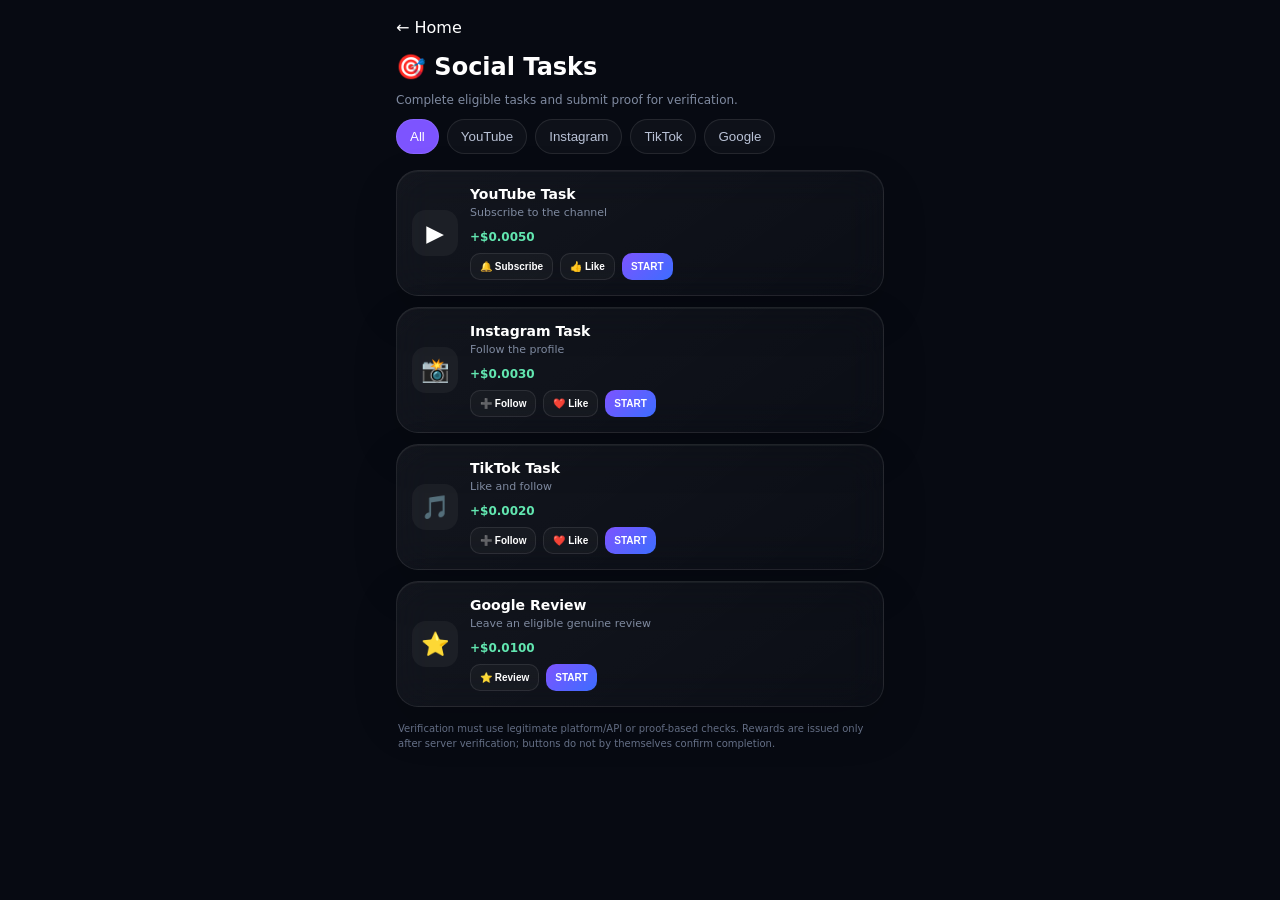
==== tasks.html @ 6fe2e1a3 "Add social tasks page and task cards" ====
<!doctype html>
<html lang="en"><head><meta charset="UTF-8"><meta name="viewport" content="width=device-width,initial-scale=1,viewport-fit=cover"><meta name="theme-color" content="#080b14"><title>FRMOIN Tasks</title><link rel="stylesheet" href="assets/css/style.css"><style>.page{padding:18px 16px 32px}.back{display:inline-flex;margin-bottom:16px;text-decoration:none;color:#fff}.task-tabs{display:flex;gap:8px;overflow:auto;margin:12px 0 16px}.tab{border:1px solid #ffffff18;background:#ffffff08;color:#b9c2d6;border-radius:999px;padding:9px 13px;white-space:nowrap}.tab.active{background:#7d54ff;color:#fff}.task-card{display:flex;gap:12px;align-items:center;padding:15px;margin-bottom:11px}.task-icon{width:46px;height:46px;display:grid;place-items:center;border-radius:14px;background:#ffffff0b;font-size:23px}.task-info{flex:1}.task-info h3{margin:0 0 4px;font-size:14px}.task-info p{margin:0 0 7px;color:#7f8aa0;font-size:11px}.reward{color:#62e6b0;font-weight:800;font-size:12px}.task-actions{display:flex;flex-wrap:wrap;gap:7px;margin-top:8px}.task-action{border:1px solid #ffffff18;background:#ffffff08;color:#fff;border-radius:10px;padding:7px 9px;font-size:10px;font-weight:700}.start{background:linear-gradient(135deg,#7d54ff,#3c6dff);border:0}.note{font-size:10px;color:#68738b;line-height:1.5;margin:14px 2px}</style></head><body><main class="app-shell page"><a class="back" href="index.html">← Home</a><header><h1 style="margin:0;font-size:24px">🎯 Social Tasks</h1><p style="color:#7f8aa0;font-size:12px">Complete eligible tasks and submit proof for verification.</p></header><div class="task-tabs"><button class="tab active">All</button><button class="tab">YouTube</button><button class="tab">Instagram</button><button class="tab">TikTok</button><button class="tab">Google</button></div><div id="tasks"><article class="task-card glass"><div class="task-icon">▶️</div><div class="task-info"><h3>YouTube Task</h3><p>Subscribe to the channel</p><span class="reward">+$0.0050</span><div class="task-actions"><button class="task-action">🔔 Subscribe</button><button class="task-action">👍 Like</button><button class="task-action start">START</button></div></div></article><article class="task-card glass"><div class="task-icon">📸</div><div class="task-info"><h3>Instagram Task</h3><p>Follow the profile</p><span class="reward">+$0.0030</span><div class="task-actions"><button class="task-action">➕ Follow</button><button class="task-action">❤️ Like</button><button class="task-action start">START</button></div></div></article><article class="task-card glass"><div class="task-icon">🎵</div><div class="task-info"><h3>TikTok Task</h3><p>Like and follow</p><span class="reward">+$0.0020</span><div class="task-actions"><button class="task-action">➕ Follow</button><button class="task-action">❤️ Like</button><button class="task-action start">START</button></div></div></article><article class="task-card glass"><div class="task-icon">⭐</div><div class="task-info"><h3>Google Review</h3><p>Leave an eligible genuine review</p><span class="reward">+$0.0100</span><div class="task-actions"><button class="task-action">⭐ Review</button><button class="task-action start">START</button></div></div></article></div><p class="note">Verification must use legitimate platform/API or proof-based checks. Rewards are issued only after server verification; buttons do not by themselves confirm completion.</p></main></body></html>
---- assets/css/style.css ----
*{box-sizing:border-box}html,body{margin:0;min-height:100%;font-family:Inter,system-ui,-apple-system,BlinkMacSystemFont,"Segoe UI",sans-serif;background:#070a12;color:#fff}body{overflow-x:hidden}.bg-orb{position:fixed;width:260px;height:260px;border-radius:50%;filter:blur(80px);opacity:.35;pointer-events:none}.orb-a{top:-90px;left:-80px;background:#7048ff}.orb-b{right:-100px;bottom:80px;background:#00d4ff}.app-shell{position:relative;z-index:1;width:min(100%,520px);margin:auto;padding:18px 16px 30px}.topbar{display:flex;align-items:center;justify-content:space-between;padding:8px 4px 18px}.brand{display:flex;align-items:center;gap:10px}.brand-icon{width:42px;height:42px;display:grid;place-items:center;border-radius:13px;background:linear-gradient(145deg,#a779ff,#5140e8);box-shadow:0 8px 28px #6c4cff55;font-weight:900;font-size:22px}.brand b{display:block;letter-spacing:2px;font-size:16px}.brand small{display:block;color:#9da6bd;letter-spacing:2px;font-size:9px;margin-top:2px}.status-dot{color:#35e69a;font-size:12px}.glass{border:1px solid #ffffff16;background:linear-gradient(145deg,#ffffff0d,#ffffff05);box-shadow:0 18px 45px #00000025,inset 0 1px #ffffff0c;backdrop-filter:blur(18px);border-radius:22px}.hero{display:flex;align-items:center;gap:13px;padding:16px;margin-bottom:14px}.avatar{width:48px;height:48px;border-radius:50%;display:grid;place-items:center;background:linear-gradient(145deg,#f0c36a,#8f5dff);font-size:20px;font-weight:800}.welcome{font-size:14px;color:#aeb7cb}.welcome strong{color:#fff}.welcome span{display:block;font-size:12px;color:#727d95;margin-top:4px}.balance-card{padding:22px;margin-bottom:14px;text-align:center}.label{font-size:10px;letter-spacing:2px;color:#8993aa}.balance{margin:8px 0;font-size:42px;font-weight:900;letter-spacing:-1px}.balance small{font-size:12px;letter-spacing:1px;color:#b4bed2}.balance-sub{font-size:11px;color:#68738b}.reward-card{padding:18px;margin-bottom:14px}.reward-icon{font-size:38px;margin-bottom:6px}.reward-copy h2{font-size:20px;margin:0 0 5px}.reward-copy p{font-size:12px;color:#8f99ae;margin:0 0 16px;line-height:1.5}.premium-btn{width:100%;border:1px solid #c7a8ff66;border-radius:16px;padding:15px 18px;color:#fff;font-weight:800;letter-spacing:1px;background:linear-gradient(135deg,#7d54ff,#3c6dff);box-shadow:0 10px 30px #624cff45,inset 0 1px #ffffff55;cursor:pointer;transition:.2s transform,.2s filter}.premium-btn:active{transform:scale(.98);filter:brightness(1.12)}.premium-btn:disabled{opacity:.55;cursor:not-allowed}.premium-btn span{float:right;font-size:18px}.status{font-size:11px;color:#7f8aa0;text-align:center;margin:12px 0 0}.action-section{margin:4px 0 16px}.section-title{display:flex;align-items:end;justify-content:space-between;padding:0 4px 10px}.section-title span{font-size:11px;letter-spacing:2px;font-weight:800;color:#b9c2d6}.section-title small{font-size:10px;color:#68738b}.action-grid{display:grid;grid-template-columns:repeat(2,1fr);gap:10px}.action-btn{position:relative;min-height:96px;padding:15px 13px;text-align:left;border:1px solid #ffffff12;border-radius:18px;color:#fff;background:linear-gradient(145deg,#111827ee,#0c111bdd);box-shadow:0 12px 30px #00000028,inset 0 1px #ffffff0b;cursor:pointer;transition:transform .2s,filter .2s,border-color .2s;overflow:hidden}.action-btn:before{content:"";position:absolute;width:70px;height:70px;right:-28px;top:-28px;border-radius:50%;background:#654cff22;filter:blur(8px)}.action-btn:hover{transform:translateY(-2px);filter:brightness(1.12);border-color:#7c5cff55}.action-btn:active{transform:scale(.97)}.action-btn i{display:block;font-style:normal;font-size:25px;margin-bottom:8px}.action-btn b{display:block;font-size:13px}.action-btn small{display:block;margin-top:4px;color:#78839a;font-size:10px}.quick-grid{display:grid;grid-template-columns:repeat(3,1fr);gap:10px}.mini-card{padding:15px 8px;text-align:center}.mini-card b{display:block;font-size:18px}.mini-card span{display:block;margin-top:5px;font-size:10px;color:#7e899f}footer{text-align:center;color:#555f74;font-size:10px;padding:22px 0 5px}@media(max-width:370px){.action-grid{gap:8px}.action-btn{padding:13px 11px}}@media(prefers-reduced-motion:no-preference){.glass{animation:rise .45s ease both}.action-btn{animation:rise .45s ease both}@keyframes rise{from{opacity:0;transform:translateY(8px)}to{opacity:1;transform:none}}}
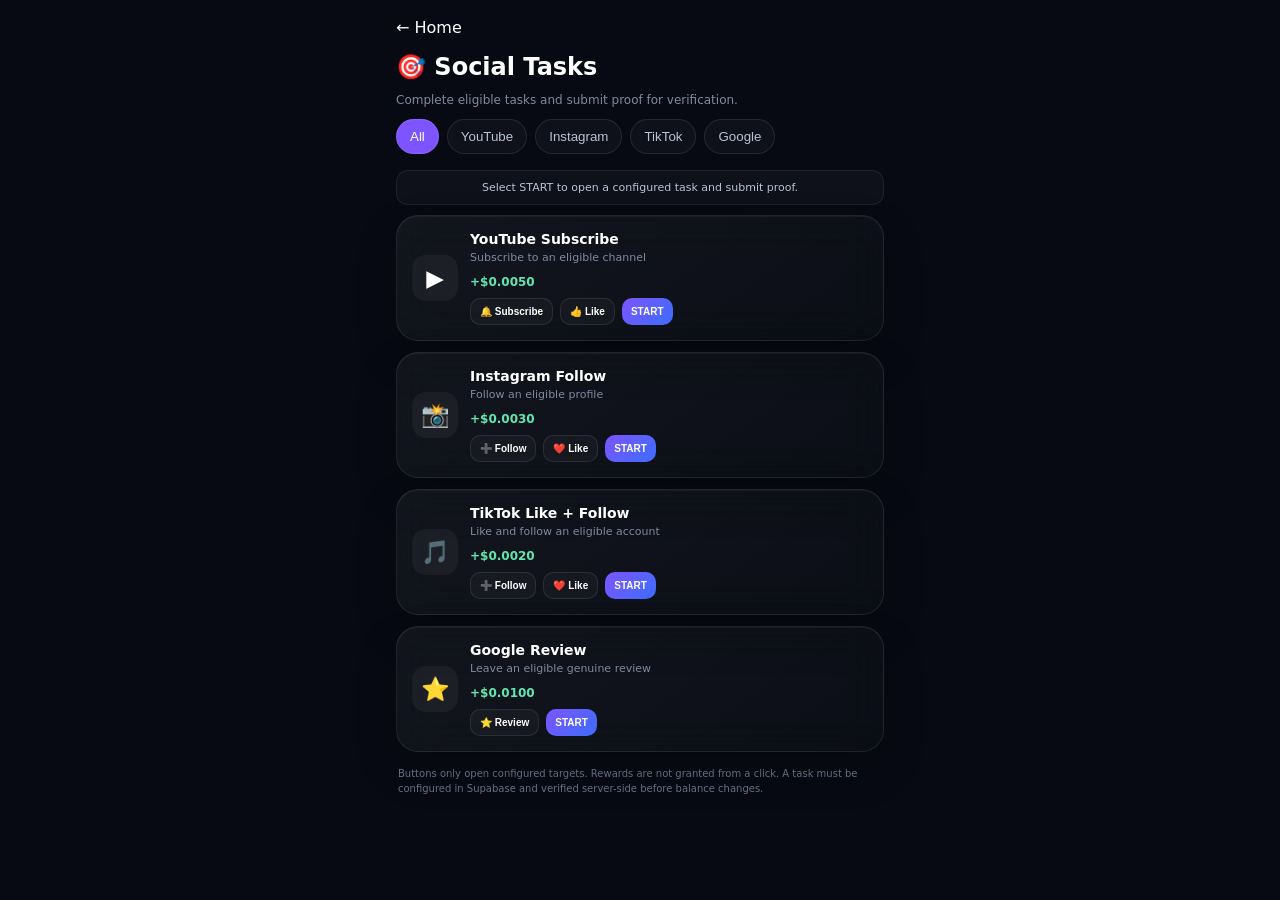
==== commit 166b1b5f: "Connect Tasks page to submission flow" ====
--- a/tasks.html
+++ b/tasks.html
@@ -1,2 +1 @@
-<!doctype html>
-<html lang="en"><head><meta charset="UTF-8"><meta name="viewport" content="width=device-width,initial-scale=1,viewport-fit=cover"><meta name="theme-color" content="#080b14"><title>FRMOIN Tasks</title><link rel="stylesheet" href="assets/css/style.css"><style>.page{padding:18px 16px 32px}.back{display:inline-flex;margin-bottom:16px;text-decoration:none;color:#fff}.task-tabs{display:flex;gap:8px;overflow:auto;margin:12px 0 16px}.tab{border:1px solid #ffffff18;background:#ffffff08;color:#b9c2d6;border-radius:999px;padding:9px 13px;white-space:nowrap}.tab.active{background:#7d54ff;color:#fff}.task-card{display:flex;gap:12px;align-items:center;padding:15px;margin-bottom:11px}.task-icon{width:46px;height:46px;display:grid;place-items:center;border-radius:14px;background:#ffffff0b;font-size:23px}.task-info{flex:1}.task-info h3{margin:0 0 4px;font-size:14px}.task-info p{margin:0 0 7px;color:#7f8aa0;font-size:11px}.reward{color:#62e6b0;font-weight:800;font-size:12px}.task-actions{display:flex;flex-wrap:wrap;gap:7px;margin-top:8px}.task-action{border:1px solid #ffffff18;background:#ffffff08;color:#fff;border-radius:10px;padding:7px 9px;font-size:10px;font-weight:700}.start{background:linear-gradient(135deg,#7d54ff,#3c6dff);border:0}.note{font-size:10px;color:#68738b;line-height:1.5;margin:14px 2px}</style></head><body><main class="app-shell page"><a class="back" href="index.html">← Home</a><header><h1 style="margin:0;font-size:24px">🎯 Social Tasks</h1><p style="color:#7f8aa0;font-size:12px">Complete eligible tasks and submit proof for verification.</p></header><div class="task-tabs"><button class="tab active">All</button><button class="tab">YouTube</button><button class="tab">Instagram</button><button class="tab">TikTok</button><button class="tab">Google</button></div><div id="tasks"><article class="task-card glass"><div class="task-icon">▶️</div><div class="task-info"><h3>YouTube Task</h3><p>Subscribe to the channel</p><span class="reward">+$0.0050</span><div class="task-actions"><button class="task-action">🔔 Subscribe</button><button class="task-action">👍 Like</button><button class="task-action start">START</button></div></div></article><article class="task-card glass"><div class="task-icon">📸</div><div class="task-info"><h3>Instagram Task</h3><p>Follow the profile</p><span class="reward">+$0.0030</span><div class="task-actions"><button class="task-action">➕ Follow</button><button class="task-action">❤️ Like</button><button class="task-action start">START</button></div></div></article><article class="task-card glass"><div class="task-icon">🎵</div><div class="task-info"><h3>TikTok Task</h3><p>Like and follow</p><span class="reward">+$0.0020</span><div class="task-actions"><button class="task-action">➕ Follow</button><button class="task-action">❤️ Like</button><button class="task-action start">START</button></div></div></article><article class="task-card glass"><div class="task-icon">⭐</div><div class="task-info"><h3>Google Review</h3><p>Leave an eligible genuine review</p><span class="reward">+$0.0100</span><div class="task-actions"><button class="task-action">⭐ Review</button><button class="task-action start">START</button></div></div></article></div><p class="note">Verification must use legitimate platform/API or proof-based checks. Rewards are issued only after server verification; buttons do not by themselves confirm completion.</p></main></body></html>+<!doctype html><html lang="en"><head><meta charset="UTF-8"><meta name="viewport" content="width=device-width,initial-scale=1,viewport-fit=cover"><meta name="theme-color" content="#080b14"><title>FRMOIN Tasks</title><link rel="stylesheet" href="assets/css/style.css"><style>.page{padding:18px 16px 32px}.back{display:inline-flex;margin-bottom:16px;text-decoration:none;color:#fff}.task-tabs{display:flex;gap:8px;overflow:auto;margin:12px 0 16px}.tab{border:1px solid #ffffff18;background:#ffffff08;color:#b9c2d6;border-radius:999px;padding:9px 13px;white-space:nowrap}.tab.active{background:#7d54ff;color:#fff}.task-card{display:flex;gap:12px;align-items:center;padding:15px;margin-bottom:11px}.task-icon{width:46px;height:46px;display:grid;place-items:center;border-radius:14px;background:#ffffff0b;font-size:23px}.task-info{flex:1}.task-info h3{margin:0 0 4px;font-size:14px}.task-info p{margin:0 0 7px;color:#7f8aa0;font-size:11px}.reward{color:#62e6b0;font-weight:800;font-size:12px}.task-actions{display:flex;flex-wrap:wrap;gap:7px;margin-top:8px}.task-action{border:1px solid #ffffff18;background:#ffffff08;color:#fff;border-radius:10px;padding:7px 9px;font-size:10px;font-weight:700}.start{background:linear-gradient(135deg,#7d54ff,#3c6dff);border:0}.status{font-size:11px;color:#b9c2d6;background:#ffffff08;border:1px solid #ffffff12;border-radius:12px;padding:10px;margin:10px 0}.note{font-size:10px;color:#68738b;line-height:1.5;margin:14px 2px}</style></head><body><main class="app-shell page"><a class="back" href="index.html">← Home</a><header><h1 style="margin:0;font-size:24px">🎯 Social Tasks</h1><p style="color:#7f8aa0;font-size:12px">Complete eligible tasks and submit proof for verification.</p></header><div class="task-tabs"><button class="tab active">All</button><button class="tab">YouTube</button><button class="tab">Instagram</button><button class="tab">TikTok</button><button class="tab">Google</button></div><p id="taskStatus" class="status">Select START to open a configured task and submit proof.</p><div id="tasks"><article class="task-card glass"><div class="task-icon">▶️</div><div class="task-info"><h3>YouTube Subscribe</h3><p>Subscribe to an eligible channel</p><span class="reward">+$0.0050</span><div class="task-actions"><button class="task-action" data-url="#" data-title="YouTube Subscribe">🔔 Subscribe</button><button class="task-action" data-url="#" data-title="YouTube Like">👍 Like</button><button class="task-action start" data-task="demo-youtube-subscribe" data-url="#" data-title="YouTube Subscribe">START</button></div></div></article><article class="task-card glass"><div class="task-icon">📸</div><div class="task-info"><h3>Instagram Follow</h3><p>Follow an eligible profile</p><span class="reward">+$0.0030</span><div class="task-actions"><button class="task-action" data-url="#" data-title="Instagram Follow">➕ Follow</button><button class="task-action" data-url="#" data-title="Instagram Like">❤️ Like</button><button class="task-action start" data-task="demo-instagram-follow" data-url="#" data-title="Instagram Follow">START</button></div></div></article><article class="task-card glass"><div class="task-icon">🎵</div><div class="task-info"><h3>TikTok Like + Follow</h3><p>Like and follow an eligible account</p><span class="reward">+$0.0020</span><div class="task-actions"><button class="task-action" data-url="#" data-title="TikTok Follow">➕ Follow</button><button class="task-action" data-url="#" data-title="TikTok Like">❤️ Like</button><button class="task-action start" data-task="demo-tiktok-like" data-url="#" data-title="TikTok Like + Follow">START</button></div></div></article><article class="task-card glass"><div class="task-icon">⭐</div><div class="task-info"><h3>Google Review</h3><p>Leave an eligible genuine review</p><span class="reward">+$0.0100</span><div class="task-actions"><button class="task-action" data-url="#" data-title="Google Review">⭐ Review</button><button class="task-action start" data-task="demo-google-review" data-url="#" data-title="Google Review">START</button></div></div></article></div><p class="note">Buttons only open configured targets. Rewards are not granted from a click. A task must be configured in Supabase and verified server-side before balance changes.</p></main><script src="assets/js/tasks.js"></script></body></html>
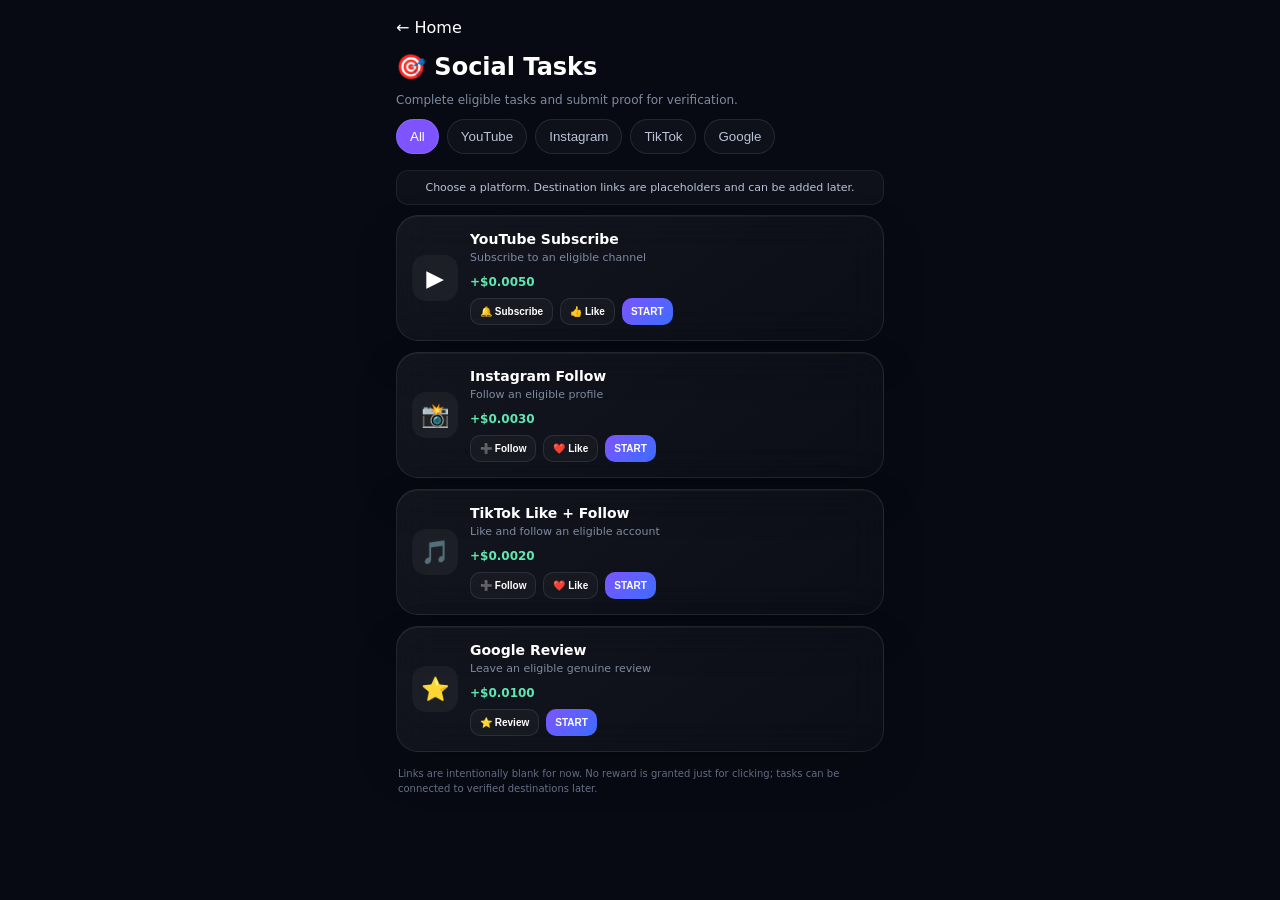
==== commit ddcb9b68: "Polish social navigation UI with placeholder links" ====
--- a/tasks.html
+++ b/tasks.html
@@ -1 +1 @@
-<!doctype html><html lang="en"><head><meta charset="UTF-8"><meta name="viewport" content="width=device-width,initial-scale=1,viewport-fit=cover"><meta name="theme-color" content="#080b14"><title>FRMOIN Tasks</title><link rel="stylesheet" href="assets/css/style.css"><style>.page{padding:18px 16px 32px}.back{display:inline-flex;margin-bottom:16px;text-decoration:none;color:#fff}.task-tabs{display:flex;gap:8px;overflow:auto;margin:12px 0 16px}.tab{border:1px solid #ffffff18;background:#ffffff08;color:#b9c2d6;border-radius:999px;padding:9px 13px;white-space:nowrap}.tab.active{background:#7d54ff;color:#fff}.task-card{display:flex;gap:12px;align-items:center;padding:15px;margin-bottom:11px}.task-icon{width:46px;height:46px;display:grid;place-items:center;border-radius:14px;background:#ffffff0b;font-size:23px}.task-info{flex:1}.task-info h3{margin:0 0 4px;font-size:14px}.task-info p{margin:0 0 7px;color:#7f8aa0;font-size:11px}.reward{color:#62e6b0;font-weight:800;font-size:12px}.task-actions{display:flex;flex-wrap:wrap;gap:7px;margin-top:8px}.task-action{border:1px solid #ffffff18;background:#ffffff08;color:#fff;border-radius:10px;padding:7px 9px;font-size:10px;font-weight:700}.start{background:linear-gradient(135deg,#7d54ff,#3c6dff);border:0}.status{font-size:11px;color:#b9c2d6;background:#ffffff08;border:1px solid #ffffff12;border-radius:12px;padding:10px;margin:10px 0}.note{font-size:10px;color:#68738b;line-height:1.5;margin:14px 2px}</style></head><body><main class="app-shell page"><a class="back" href="index.html">← Home</a><header><h1 style="margin:0;font-size:24px">🎯 Social Tasks</h1><p style="color:#7f8aa0;font-size:12px">Complete eligible tasks and submit proof for verification.</p></header><div class="task-tabs"><button class="tab active">All</button><button class="tab">YouTube</button><button class="tab">Instagram</button><button class="tab">TikTok</button><button class="tab">Google</button></div><p id="taskStatus" class="status">Select START to open a configured task and submit proof.</p><div id="tasks"><article class="task-card glass"><div class="task-icon">▶️</div><div class="task-info"><h3>YouTube Subscribe</h3><p>Subscribe to an eligible channel</p><span class="reward">+$0.0050</span><div class="task-actions"><button class="task-action" data-url="#" data-title="YouTube Subscribe">🔔 Subscribe</button><button class="task-action" data-url="#" data-title="YouTube Like">👍 Like</button><button class="task-action start" data-task="demo-youtube-subscribe" data-url="#" data-title="YouTube Subscribe">START</button></div></div></article><article class="task-card glass"><div class="task-icon">📸</div><div class="task-info"><h3>Instagram Follow</h3><p>Follow an eligible profile</p><span class="reward">+$0.0030</span><div class="task-actions"><button class="task-action" data-url="#" data-title="Instagram Follow">➕ Follow</button><button class="task-action" data-url="#" data-title="Instagram Like">❤️ Like</button><button class="task-action start" data-task="demo-instagram-follow" data-url="#" data-title="Instagram Follow">START</button></div></div></article><article class="task-card glass"><div class="task-icon">🎵</div><div class="task-info"><h3>TikTok Like + Follow</h3><p>Like and follow an eligible account</p><span class="reward">+$0.0020</span><div class="task-actions"><button class="task-action" data-url="#" data-title="TikTok Follow">➕ Follow</button><button class="task-action" data-url="#" data-title="TikTok Like">❤️ Like</button><button class="task-action start" data-task="demo-tiktok-like" data-url="#" data-title="TikTok Like + Follow">START</button></div></div></article><article class="task-card glass"><div class="task-icon">⭐</div><div class="task-info"><h3>Google Review</h3><p>Leave an eligible genuine review</p><span class="reward">+$0.0100</span><div class="task-actions"><button class="task-action" data-url="#" data-title="Google Review">⭐ Review</button><button class="task-action start" data-task="demo-google-review" data-url="#" data-title="Google Review">START</button></div></div></article></div><p class="note">Buttons only open configured targets. Rewards are not granted from a click. A task must be configured in Supabase and verified server-side before balance changes.</p></main><script src="assets/js/tasks.js"></script></body></html>+<!doctype html><html lang="en"><head><meta charset="UTF-8"><meta name="viewport" content="width=device-width,initial-scale=1,viewport-fit=cover"><meta name="theme-color" content="#080b14"><title>FRMOIN Tasks</title><link rel="stylesheet" href="assets/css/style.css"><style>.page{padding:18px 16px 32px}.back{display:inline-flex;margin-bottom:16px;text-decoration:none;color:#fff}.task-tabs{display:flex;gap:8px;overflow:auto;margin:12px 0 16px}.tab{border:1px solid #ffffff18;background:#ffffff08;color:#b9c2d6;border-radius:999px;padding:9px 13px;white-space:nowrap}.tab.active{background:#7d54ff;color:#fff}.task-card{display:flex;gap:12px;align-items:center;padding:15px;margin-bottom:11px}.task-icon{width:46px;height:46px;display:grid;place-items:center;border-radius:14px;background:#ffffff0b;font-size:23px}.task-info{flex:1}.task-info h3{margin:0 0 4px;font-size:14px}.task-info p{margin:0 0 7px;color:#7f8aa0;font-size:11px}.reward{color:#62e6b0;font-weight:800;font-size:12px}.task-actions{display:flex;flex-wrap:wrap;gap:7px;margin-top:8px}.task-action{border:1px solid #ffffff18;background:#ffffff08;color:#fff;border-radius:10px;padding:7px 9px;font-size:10px;font-weight:700}.start{background:linear-gradient(135deg,#7d54ff,#3c6dff);border:0}.status{font-size:11px;color:#b9c2d6;background:#ffffff08;border:1px solid #ffffff12;border-radius:12px;padding:10px;margin:10px 0}.note{font-size:10px;color:#68738b;line-height:1.5;margin:14px 2px}</style></head><body><main class="app-shell page"><a class="back" href="index.html">← Home</a><header><h1 style="margin:0;font-size:24px">🎯 Social Tasks</h1><p style="color:#7f8aa0;font-size:12px">Complete eligible tasks and submit proof for verification.</p></header><div class="task-tabs"><button class="tab active" data-filter="all">All</button><button class="tab" data-filter="youtube">YouTube</button><button class="tab" data-filter="instagram">Instagram</button><button class="tab" data-filter="tiktok">TikTok</button><button class="tab" data-filter="google">Google</button></div><p id="taskStatus" class="status">Choose a platform. Destination links are placeholders and can be added later.</p><div id="tasks"><article class="task-card glass" data-platform="youtube"><div class="task-icon">▶️</div><div class="task-info"><h3>YouTube Subscribe</h3><p>Subscribe to an eligible channel</p><span class="reward">+$0.0050</span><div class="task-actions"><button class="task-action nav" data-platform="youtube">🔔 Subscribe</button><button class="task-action nav" data-platform="youtube">👍 Like</button><button class="task-action start nav" data-platform="youtube">START</button></div></div></article><article class="task-card glass" data-platform="instagram"><div class="task-icon">📸</div><div class="task-info"><h3>Instagram Follow</h3><p>Follow an eligible profile</p><span class="reward">+$0.0030</span><div class="task-actions"><button class="task-action nav" data-platform="instagram">➕ Follow</button><button class="task-action nav" data-platform="instagram">❤️ Like</button><button class="task-action start nav" data-platform="instagram">START</button></div></div></article><article class="task-card glass" data-platform="tiktok"><div class="task-icon">🎵</div><div class="task-info"><h3>TikTok Like + Follow</h3><p>Like and follow an eligible account</p><span class="reward">+$0.0020</span><div class="task-actions"><button class="task-action nav" data-platform="tiktok">➕ Follow</button><button class="task-action nav" data-platform="tiktok">❤️ Like</button><button class="task-action start nav" data-platform="tiktok">START</button></div></div></article><article class="task-card glass" data-platform="google"><div class="task-icon">⭐</div><div class="task-info"><h3>Google Review</h3><p>Leave an eligible genuine review</p><span class="reward">+$0.0100</span><div class="task-actions"><button class="task-action nav" data-platform="google">⭐ Review</button><button class="task-action start nav" data-platform="google">START</button></div></div></article></div><p class="note">Links are intentionally blank for now. No reward is granted just for clicking; tasks can be connected to verified destinations later.</p></main><script>const LINKS={youtube:'',instagram:'',tiktok:'',google:''};const tg=window.Telegram?.WebApp;document.querySelectorAll('.tab').forEach(t=>t.onclick=()=>{document.querySelectorAll('.tab').forEach(x=>x.classList.remove('active'));t.classList.add('active');const f=t.dataset.filter;document.querySelectorAll('.task-card').forEach(c=>c.style.display=f==='all'||c.dataset.platform===f?'flex':'none')});document.querySelectorAll('.nav').forEach(b=>b.onclick=()=>{const p=b.dataset.platform,u=LINKS[p],name=p[0].toUpperCase()+p.slice(1);if(!u){if(tg?.showPopup)tg.showPopup({title:name+' link not set',message:'This destination will be added later.',buttons:[{type:'ok',text:'OK'}]});else alert(name+' link will be added later.');return}if(tg?.openLink)tg.openLink(u);else window.open(u,'_blank')});</script></body></html>
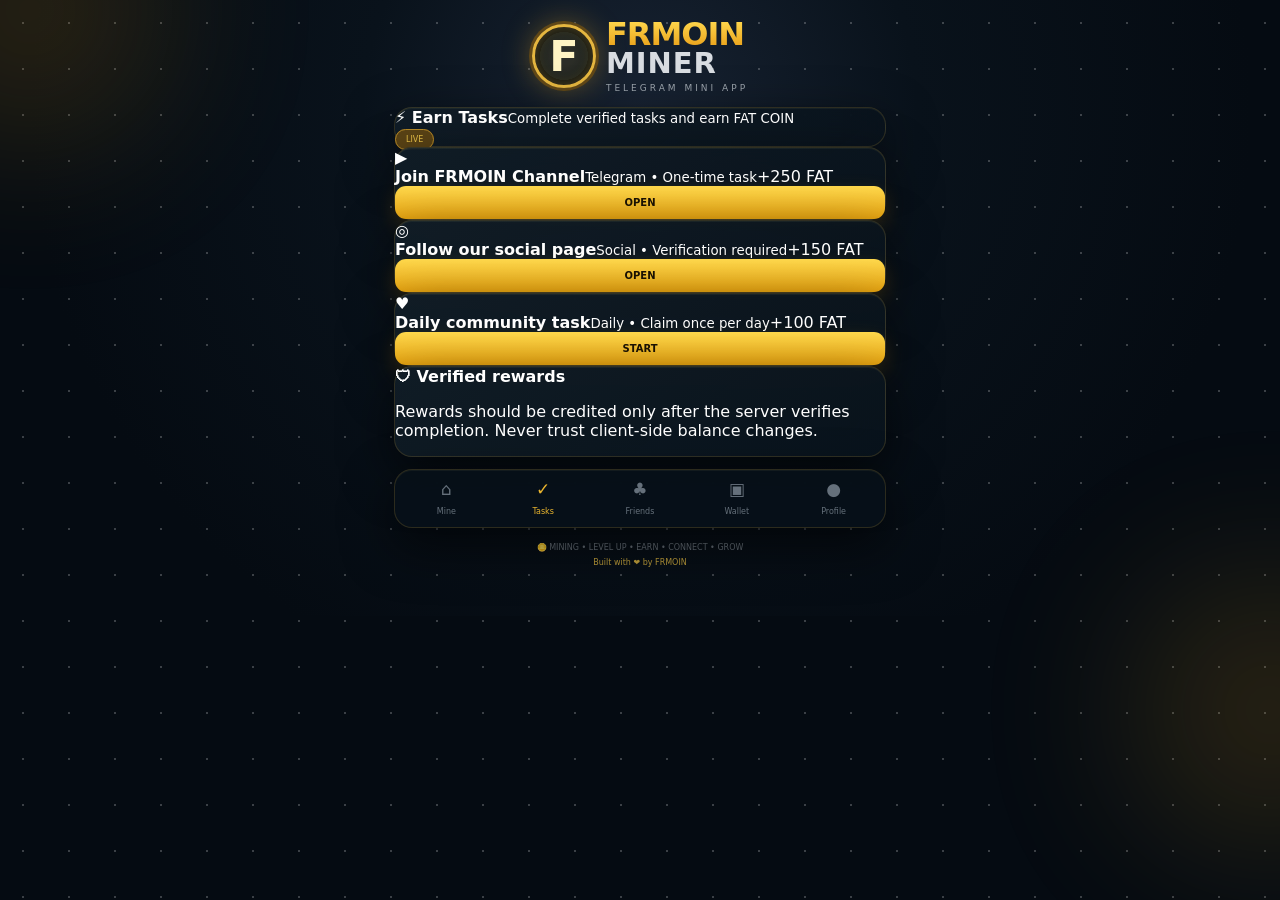
==== commit da652afc: "Add FRMOIN Miner Tasks screen matching reference design" ====
--- a/tasks.html
+++ b/tasks.html
@@ -1 +1,11 @@
-<!doctype html><html lang="en"><head><meta charset="UTF-8"><meta name="viewport" content="width=device-width,initial-scale=1,viewport-fit=cover"><meta name="theme-color" content="#080b14"><title>FRMOIN Tasks</title><link rel="stylesheet" href="assets/css/style.css"><style>.page{padding:18px 16px 32px}.back{display:inline-flex;margin-bottom:16px;text-decoration:none;color:#fff}.task-tabs{display:flex;gap:8px;overflow:auto;margin:12px 0 16px}.tab{border:1px solid #ffffff18;background:#ffffff08;color:#b9c2d6;border-radius:999px;padding:9px 13px;white-space:nowrap}.tab.active{background:#7d54ff;color:#fff}.task-card{display:flex;gap:12px;align-items:center;padding:15px;margin-bottom:11px}.task-icon{width:46px;height:46px;display:grid;place-items:center;border-radius:14px;background:#ffffff0b;font-size:23px}.task-info{flex:1}.task-info h3{margin:0 0 4px;font-size:14px}.task-info p{margin:0 0 7px;color:#7f8aa0;font-size:11px}.reward{color:#62e6b0;font-weight:800;font-size:12px}.task-actions{display:flex;flex-wrap:wrap;gap:7px;margin-top:8px}.task-action{border:1px solid #ffffff18;background:#ffffff08;color:#fff;border-radius:10px;padding:7px 9px;font-size:10px;font-weight:700}.start{background:linear-gradient(135deg,#7d54ff,#3c6dff);border:0}.status{font-size:11px;color:#b9c2d6;background:#ffffff08;border:1px solid #ffffff12;border-radius:12px;padding:10px;margin:10px 0}.note{font-size:10px;color:#68738b;line-height:1.5;margin:14px 2px}</style></head><body><main class="app-shell page"><a class="back" href="index.html">← Home</a><header><h1 style="margin:0;font-size:24px">🎯 Social Tasks</h1><p style="color:#7f8aa0;font-size:12px">Complete eligible tasks and submit proof for verification.</p></header><div class="task-tabs"><button class="tab active" data-filter="all">All</button><button class="tab" data-filter="youtube">YouTube</button><button class="tab" data-filter="instagram">Instagram</button><button class="tab" data-filter="tiktok">TikTok</button><button class="tab" data-filter="google">Google</button></div><p id="taskStatus" class="status">Choose a platform. Destination links are placeholders and can be added later.</p><div id="tasks"><article class="task-card glass" data-platform="youtube"><div class="task-icon">▶️</div><div class="task-info"><h3>YouTube Subscribe</h3><p>Subscribe to an eligible channel</p><span class="reward">+$0.0050</span><div class="task-actions"><button class="task-action nav" data-platform="youtube">🔔 Subscribe</button><button class="task-action nav" data-platform="youtube">👍 Like</button><button class="task-action start nav" data-platform="youtube">START</button></div></div></article><article class="task-card glass" data-platform="instagram"><div class="task-icon">📸</div><div class="task-info"><h3>Instagram Follow</h3><p>Follow an eligible profile</p><span class="reward">+$0.0030</span><div class="task-actions"><button class="task-action nav" data-platform="instagram">➕ Follow</button><button class="task-action nav" data-platform="instagram">❤️ Like</button><button class="task-action start nav" data-platform="instagram">START</button></div></div></article><article class="task-card glass" data-platform="tiktok"><div class="task-icon">🎵</div><div class="task-info"><h3>TikTok Like + Follow</h3><p>Like and follow an eligible account</p><span class="reward">+$0.0020</span><div class="task-actions"><button class="task-action nav" data-platform="tiktok">➕ Follow</button><button class="task-action nav" data-platform="tiktok">❤️ Like</button><button class="task-action start nav" data-platform="tiktok">START</button></div></div></article><article class="task-card glass" data-platform="google"><div class="task-icon">⭐</div><div class="task-info"><h3>Google Review</h3><p>Leave an eligible genuine review</p><span class="reward">+$0.0100</span><div class="task-actions"><button class="task-action nav" data-platform="google">⭐ Review</button><button class="task-action start nav" data-platform="google">START</button></div></div></article></div><p class="note">Links are intentionally blank for now. No reward is granted just for clicking; tasks can be connected to verified destinations later.</p></main><script>const LINKS={youtube:'',instagram:'',tiktok:'',google:''};const tg=window.Telegram?.WebApp;document.querySelectorAll('.tab').forEach(t=>t.onclick=()=>{document.querySelectorAll('.tab').forEach(x=>x.classList.remove('active'));t.classList.add('active');const f=t.dataset.filter;document.querySelectorAll('.task-card').forEach(c=>c.style.display=f==='all'||c.dataset.platform===f?'flex':'none')});document.querySelectorAll('.nav').forEach(b=>b.onclick=()=>{const p=b.dataset.platform,u=LINKS[p],name=p[0].toUpperCase()+p.slice(1);if(!u){if(tg?.showPopup)tg.showPopup({title:name+' link not set',message:'This destination will be added later.',buttons:[{type:'ok',text:'OK'}]});else alert(name+' link will be added later.');return}if(tg?.openLink)tg.openLink(u);else window.open(u,'_blank')});</script></body></html>+<!doctype html>
+<html lang="en"><head><meta charset="UTF-8"><meta name="viewport" content="width=device-width,initial-scale=1,viewport-fit=cover,user-scalable=no"><meta name="theme-color" content="#050b12"><title>FRMOIN MINER • Tasks</title><link rel="stylesheet" href="assets/css/style.css"><script src="https://telegram.org/js/telegram-web-app.js"></script></head><body><div class="stars"></div><div class="gold-glow glow-1"></div><div class="gold-glow glow-2"></div><main class="app-shell">
+<header class="brand-head"><div class="brand-logo">F</div><div class="brand-name"><b>FRMOIN</b><strong>MINER</strong><small>TELEGRAM MINI APP</small></div></header>
+<section class="page-hero glass"><div><b>⚡ Earn Tasks</b><small>Complete verified tasks and earn FAT COIN</small></div><span class="level-pill">LIVE</span></section>
+<section class="task-card glass"><div class="task-icon">▶</div><div class="task-main"><b>Join FRMOIN Channel</b><small>Telegram • One-time task</small><span>+250 FAT</span></div><button class="gold-btn task-btn">OPEN</button></section>
+<section class="task-card glass"><div class="task-icon">◎</div><div class="task-main"><b>Follow our social page</b><small>Social • Verification required</small><span>+150 FAT</span></div><button class="gold-btn task-btn">OPEN</button></section>
+<section class="task-card glass"><div class="task-icon">♥</div><div class="task-main"><b>Daily community task</b><small>Daily • Claim once per day</small><span>+100 FAT</span></div><button class="gold-btn task-btn">START</button></section>
+<section class="notice glass"><b>🛡 Verified rewards</b><p>Rewards should be credited only after the server verifies completion. Never trust client-side balance changes.</p></section>
+<nav class="bottom-nav glass"><button data-nav="index.html"><span>⌂</span><small>Mine</small></button><button class="active"><span>✓</span><small>Tasks</small></button><button data-nav="index.html"><span>♣</span><small>Friends</small></button><button data-nav="index.html"><span>▣</span><small>Wallet</small></button><button data-nav="index.html"><span>●</span><small>Profile</small></button></nav>
+<footer>🪙 MINING • LEVEL UP • EARN • CONNECT • GROW<br><span>Built with ❤️ by FRMOIN</span></footer>
+</main><script>const tg=window.Telegram?.WebApp;if(tg){tg.ready();tg.expand();tg.setHeaderColor('#071019');tg.setBackgroundColor('#071019')}document.querySelectorAll('[data-nav]').forEach(b=>b.onclick=()=>location.href=b.dataset.nav);document.querySelectorAll('.task-btn').forEach(b=>b.onclick=()=>tg?.showPopup?tg.showPopup({title:'Task',message:'Task verification is connected to the server workflow. This task will not credit rewards from the browser alone.',buttons:[{id:'ok',type:'ok',text:'OK'}]}):alert('Task verification is server-side.'));</script></body></html>
--- a/assets/css/style.css
+++ b/assets/css/style.css
@@ -1 +1 @@
-*{box-sizing:border-box}html,body{margin:0;min-height:100%;font-family:Inter,system-ui,-apple-system,BlinkMacSystemFont,"Segoe UI",sans-serif;background:#070a12;color:#fff}body{overflow-x:hidden}.bg-orb{position:fixed;width:260px;height:260px;border-radius:50%;filter:blur(80px);opacity:.35;pointer-events:none}.orb-a{top:-90px;left:-80px;background:#7048ff}.orb-b{right:-100px;bottom:80px;background:#00d4ff}.app-shell{position:relative;z-index:1;width:min(100%,520px);margin:auto;padding:18px 16px 30px}.topbar{display:flex;align-items:center;justify-content:space-between;padding:8px 4px 18px}.brand{display:flex;align-items:center;gap:10px}.brand-icon{width:42px;height:42px;display:grid;place-items:center;border-radius:13px;background:linear-gradient(145deg,#a779ff,#5140e8);box-shadow:0 8px 28px #6c4cff55;font-weight:900;font-size:22px}.brand b{display:block;letter-spacing:2px;font-size:16px}.brand small{display:block;color:#9da6bd;letter-spacing:2px;font-size:9px;margin-top:2px}.status-dot{color:#35e69a;font-size:12px}.glass{border:1px solid #ffffff16;background:linear-gradient(145deg,#ffffff0d,#ffffff05);box-shadow:0 18px 45px #00000025,inset 0 1px #ffffff0c;backdrop-filter:blur(18px);border-radius:22px}.hero{display:flex;align-items:center;gap:13px;padding:16px;margin-bottom:14px}.avatar{width:48px;height:48px;border-radius:50%;display:grid;place-items:center;background:linear-gradient(145deg,#f0c36a,#8f5dff);font-size:20px;font-weight:800}.welcome{font-size:14px;color:#aeb7cb}.welcome strong{color:#fff}.welcome span{display:block;font-size:12px;color:#727d95;margin-top:4px}.balance-card{padding:22px;margin-bottom:14px;text-align:center}.label{font-size:10px;letter-spacing:2px;color:#8993aa}.balance{margin:8px 0;font-size:42px;font-weight:900;letter-spacing:-1px}.balance small{font-size:12px;letter-spacing:1px;color:#b4bed2}.balance-sub{font-size:11px;color:#68738b}.reward-card{padding:18px;margin-bottom:14px}.reward-icon{font-size:38px;margin-bottom:6px}.reward-copy h2{font-size:20px;margin:0 0 5px}.reward-copy p{font-size:12px;color:#8f99ae;margin:0 0 16px;line-height:1.5}.premium-btn{width:100%;border:1px solid #c7a8ff66;border-radius:16px;padding:15px 18px;color:#fff;font-weight:800;letter-spacing:1px;background:linear-gradient(135deg,#7d54ff,#3c6dff);box-shadow:0 10px 30px #624cff45,inset 0 1px #ffffff55;cursor:pointer;transition:.2s transform,.2s filter}.premium-btn:active{transform:scale(.98);filter:brightness(1.12)}.premium-btn:disabled{opacity:.55;cursor:not-allowed}.premium-btn span{float:right;font-size:18px}.status{font-size:11px;color:#7f8aa0;text-align:center;margin:12px 0 0}.action-section{margin:4px 0 16px}.section-title{display:flex;align-items:end;justify-content:space-between;padding:0 4px 10px}.section-title span{font-size:11px;letter-spacing:2px;font-weight:800;color:#b9c2d6}.section-title small{font-size:10px;color:#68738b}.action-grid{display:grid;grid-template-columns:repeat(2,1fr);gap:10px}.action-btn{position:relative;min-height:96px;padding:15px 13px;text-align:left;border:1px solid #ffffff12;border-radius:18px;color:#fff;background:linear-gradient(145deg,#111827ee,#0c111bdd);box-shadow:0 12px 30px #00000028,inset 0 1px #ffffff0b;cursor:pointer;transition:transform .2s,filter .2s,border-color .2s;overflow:hidden}.action-btn:before{content:"";position:absolute;width:70px;height:70px;right:-28px;top:-28px;border-radius:50%;background:#654cff22;filter:blur(8px)}.action-btn:hover{transform:translateY(-2px);filter:brightness(1.12);border-color:#7c5cff55}.action-btn:active{transform:scale(.97)}.action-btn i{display:block;font-style:normal;font-size:25px;margin-bottom:8px}.action-btn b{display:block;font-size:13px}.action-btn small{display:block;margin-top:4px;color:#78839a;font-size:10px}.quick-grid{display:grid;grid-template-columns:repeat(3,1fr);gap:10px}.mini-card{padding:15px 8px;text-align:center}.mini-card b{display:block;font-size:18px}.mini-card span{display:block;margin-top:5px;font-size:10px;color:#7e899f}footer{text-align:center;color:#555f74;font-size:10px;padding:22px 0 5px}@media(max-width:370px){.action-grid{gap:8px}.action-btn{padding:13px 11px}}@media(prefers-reduced-motion:no-preference){.glass{animation:rise .45s ease both}.action-btn{animation:rise .45s ease both}@keyframes rise{from{opacity:0;transform:translateY(8px)}to{opacity:1;transform:none}}}
+*{box-sizing:border-box}html,body{margin:0;min-height:100%;font-family:Inter,system-ui,-apple-system,BlinkMacSystemFont,"Segoe UI",sans-serif;background:#050b12;color:#fff}body{overflow-x:hidden;background-image:radial-gradient(circle at 50% 18%,#182333 0,#09121b 34%,#050b12 75%)}button{font:inherit}.app-shell{position:relative;z-index:1;width:min(100%,520px);margin:auto;padding:16px 14px 34px}.stars{position:fixed;inset:0;opacity:.22;background-image:radial-gradient(#fff 1px,transparent 1px);background-size:46px 46px;pointer-events:none}.gold-glow{position:fixed;width:260px;height:260px;border-radius:50%;filter:blur(90px);opacity:.18;pointer-events:none;background:#f3ad21}.glow-1{top:-120px;left:-100px}.glow-2{right:-120px;bottom:60px}.glass{border:1px solid #c49a3a33;background:linear-gradient(145deg,#111d27ee,#09131ce8);box-shadow:0 18px 50px #0009,inset 0 1px #fff1a00d;backdrop-filter:blur(16px);border-radius:18px}.brand-head{display:flex;align-items:center;justify-content:center;gap:10px;padding:4px 0 14px}.brand-logo{width:64px;height:64px;border-radius:50%;display:grid;place-items:center;font-size:43px;font-weight:900;color:#fff4c4;background:radial-gradient(circle,#2b2d28 25%,#121a1d 58%,#080d11 59%);border:3px solid #e5b63f;box-shadow:0 0 0 3px #604717,0 0 30px #e3a51e66,inset 0 0 18px #f9c54255}.brand-name{text-align:left}.brand-name b{display:block;font-size:32px;line-height:.9;letter-spacing:-1px;background:linear-gradient(#ffd84e,#e99f18);-webkit-background-clip:text;color:transparent}.brand-name strong{display:block;font-size:29px;line-height:1;color:#d8dce1;letter-spacing:1px}.brand-name small{display:block;font-size:9px;letter-spacing:3px;color:#9da5ad;margin-top:5px}.feature-strip{display:grid;grid-template-columns:repeat(5,1fr);gap:3px;padding:11px 5px;margin-bottom:12px;border-color:#ffffff18}.feature-strip div{text-align:center;min-width:0}.feature-strip span{display:block;font-size:21px;margin-bottom:3px}.feature-strip b{display:block;font-size:8px;white-space:nowrap}.feature-strip small{display:block;color:#76808b;font-size:7px;margin-top:2px;white-space:nowrap}.user-row{display:flex;align-items:center;padding:10px 12px;margin-bottom:10px}.avatar{width:38px;height:38px;border-radius:50%;display:grid;place-items:center;background:linear-gradient(145deg,#e7b22d,#68491b);border:2px solid #f2c348;font-weight:900}.user-copy{flex:1;margin-left:9px}.user-copy b{display:block;font-size:12px}.user-copy span{font-size:9px;color:#d5a72f}.level-pill,.ready{font-size:8px;padding:5px 10px;border-radius:12px;color:#eac348;background:#5a4315;border:1px solid #b78a28}.balance-card{text-align:center;padding:15px 14px 16px;margin-bottom:10px;border-color:#d3a33155}.eyebrow{font-size:9px;color:#8d949b}.big-balance{display:flex;justify-content:center;align-items:baseline;gap:5px;margin:3px 0 7px}.coin-mini{color:#eab52f;font-size:20px}.big-balance span:nth-child(2){font-size:30px;font-weight:900;color:#f4bf32}.big-balance small{font-size:9px;color:#d8ac2c;font-weight:800}.power-pill{display:inline-block;border:1px solid #9c782b55;border-radius:14px;padding:6px 15px;font-size:9px;color:#c7ccd0}.mine-orbit{position:relative;width:158px;height:158px;margin:8px auto 2px;display:grid;place-items:center}.orbit-ring{position:absolute;inset:7px;border-radius:50%;border:1px solid #e4ad2f66;box-shadow:0 0 28px #e3a51e33}.orbit-ring:before,.orbit-ring:after{content:"";position:absolute;inset:17px;border-radius:50%;border:1px dashed #d7a52e55}.mine-coin{width:92px;height:92px;border-radius:50%;display:grid;place-items:center;font-size:55px;font-weight:900;color:#fff0a8;background:radial-gradient(circle at 35% 28%,#ffe57a,#c8870e 52%,#5e3b08 100%);border:5px solid #f5c23d;box-shadow:0 0 25px #e3a51e88,inset 0 0 18px #fff4b355}.energy{display:flex;justify-content:center;gap:5px;align-items:center;font-size:9px;color:#e4b532;margin:3px 0 8px}.mine-button,.gold-btn,.green-btn,.ton-btn{border:0;cursor:pointer;font-weight:900}.mine-button{width:80%;padding:13px;border-radius:13px;color:#171106;background:linear-gradient(#ffd84b,#eea910);box-shadow:0 8px 24px #e4a51e44;font-size:12px}.mine-button:active{transform:scale(.98)}.status{font-size:9px;color:#727b85;margin:9px 0 0}.stats-grid{display:grid;grid-template-columns:repeat(3,1fr);gap:8px;margin-bottom:10px}.stat-card{padding:11px 5px;text-align:center}.stat-card span{display:block;font-size:8px;color:#7f8992}.stat-card b{display:block;font-size:10px;color:#d9ae35;margin-top:4px}.reward-card,.levels-card,.referral-card,.wallet-card{padding:14px;margin-bottom:10px}.section-head{display:flex;justify-content:space-between;align-items:center;gap:10px}.section-head b{display:block;font-size:13px}.section-head small{display:block;color:#7f8992;font-size:9px;margin-top:3px}.gift{text-align:center;font-size:64px;filter:drop-shadow(0 10px 18px #000);margin:9px 0 2px}.reward-amount{text-align:center;font-size:22px;font-weight:900;color:#efbd38;margin-bottom:9px}.reward-amount small{font-size:8px}.green-btn{display:block;width:90%;margin:auto;padding:10px;border-radius:11px;color:#fff;background:linear-gradient(#45c85a,#159436);box-shadow:0 7px 20px #168c3644;font-size:10px}.streak{font-size:9px;margin-top:10px;color:#d6d9dc}.streak span{float:right;color:#42d66c}.price{font-size:10px;color:#f0c039;font-weight:800}.level-track{display:grid;grid-template-columns:repeat(6,1fr);gap:5px;margin:13px 0 8px}.level-track span{height:28px;border-radius:7px;display:grid;place-items:center;background:#111b23;border:1px solid #ffffff13;color:#747d85;font-size:10px}.level-track span:first-child{background:#7c5a1a;color:#fff0b0;border-color:#d6a52d}.level-info{display:flex;justify-content:space-between;font-size:10px;margin-bottom:10px}.level-info span{color:#d3a32d}.gold-btn{width:100%;padding:11px;border-radius:11px;color:#1b1203;background:linear-gradient(#ffd94d,#e9a510);font-size:10px;box-shadow:0 7px 20px #e5a51e33}.hint{text-align:center;color:#69737d;font-size:8px;margin:8px 0 0}.ref-box{display:flex;align-items:center;gap:5px;margin:11px 0 8px;padding:10px;border-radius:10px;background:#071019;border:1px solid #ffffff10;color:#88929b;font-size:8px;overflow:hidden}.ref-box span{overflow:hidden;text-overflow:ellipsis;white-space:nowrap;flex:1}.ref-box button{background:none;color:#eab631;border:0;font-size:15px}.ref-stats{display:grid;grid-template-columns:1fr 1fr;margin-top:10px}.ref-stats div+div{text-align:right}.ref-stats small{display:block;color:#77818a;font-size:8px}.ref-stats b{font-size:12px;color:#dcb037}.ton-btn{width:100%;padding:12px;border-radius:12px;margin:11px 0;color:#fff;background:linear-gradient(#2399e7,#1473ba);box-shadow:0 8px 22px #1682c444;font-size:10px}.withdraw-box{padding:11px;border-radius:12px;background:#08111a;border:1px solid #ffffff10}.withdraw-box b{display:block;font-size:11px}.withdraw-box span{display:block;color:#78828c;font-size:8px;margin:4px 0 8px}.withdraw-box strong{color:#e6b633}.withdraw-box button{background:none;border:1px solid #b98b25;color:#e8b737;border-radius:8px;padding:6px 10px;font-size:8px}.bottom-nav{position:sticky;bottom:8px;z-index:5;display:grid;grid-template-columns:repeat(5,1fr);padding:6px 3px;margin-top:12px;background:#071019f2}.bottom-nav button{background:none;border:0;color:#65707b;padding:3px;cursor:pointer}.bottom-nav button span{display:block;font-size:17px}.bottom-nav small{font-size:8px}.bottom-nav .active{color:#eab52f}.bottom-nav button:active{transform:scale(.92)}footer{text-align:center;color:#69727b;font-size:8px;line-height:1.9;padding:12px 0}footer span{color:#c4a23c}@media(max-width:370px){.brand-name b{font-size:27px}.brand-name strong{font-size:24px}.feature-strip b{font-size:7px}.feature-strip small{font-size:6px}}@media(prefers-reduced-motion:no-preference){.mine-coin{animation:pulse 2.2s ease-in-out infinite}.orbit-ring{animation:spin 9s linear infinite}@keyframes pulse{50%{transform:scale(1.04);box-shadow:0 0 40px #e3a51eaa,inset 0 0 18px #fff4b355}}@keyframes spin{to{transform:rotate(360deg)}}}
